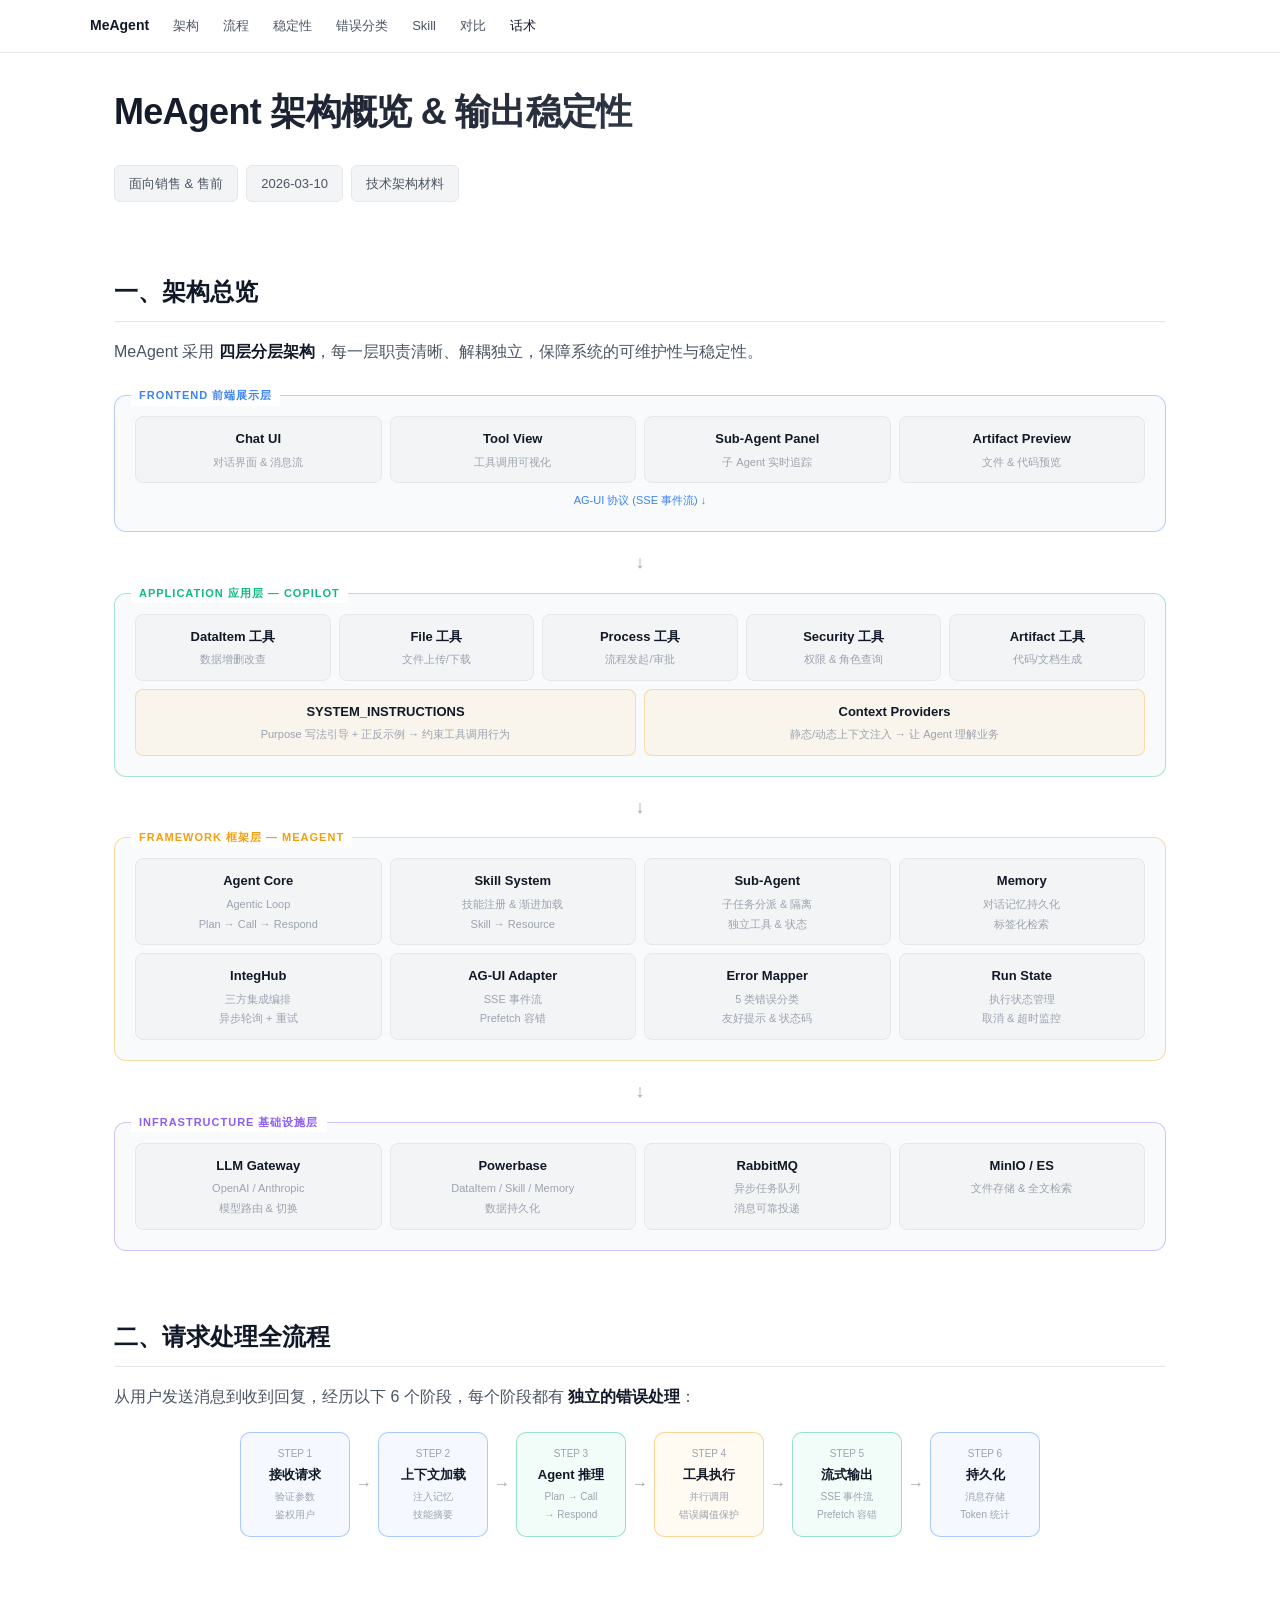
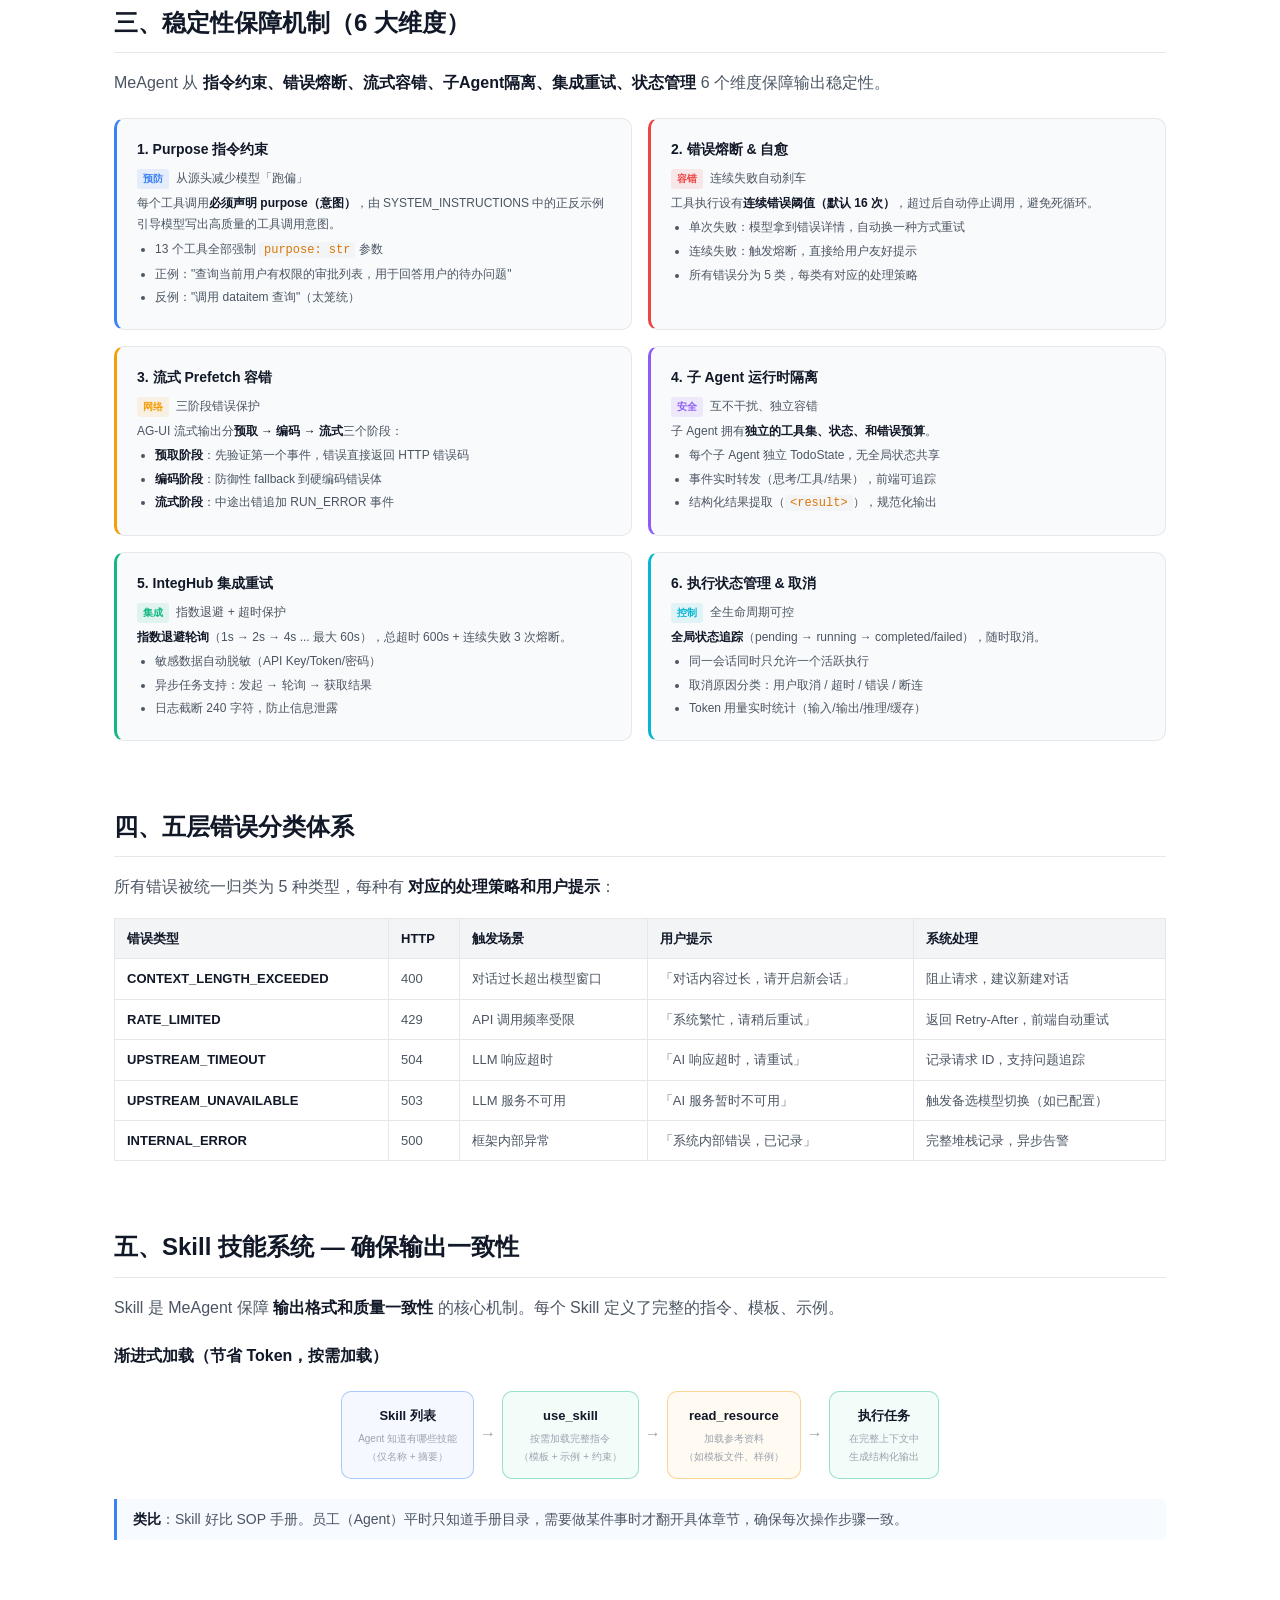
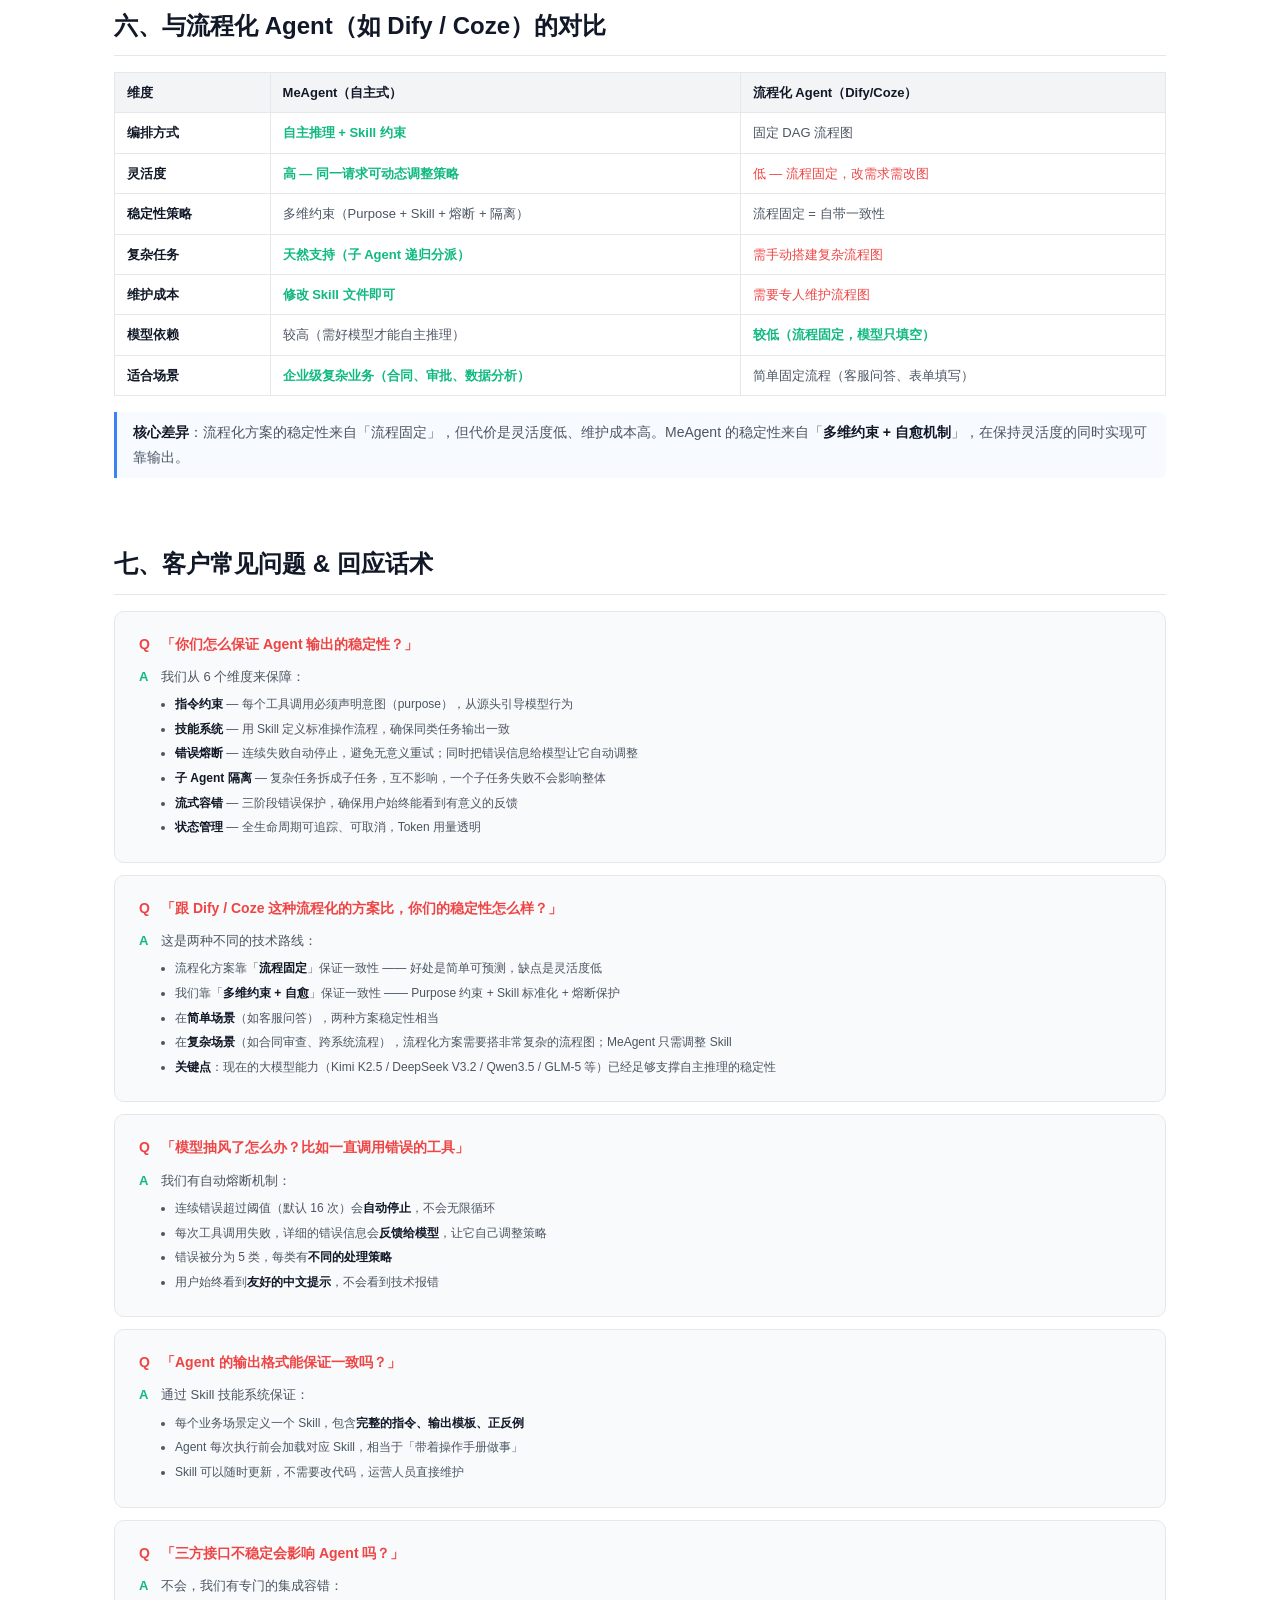
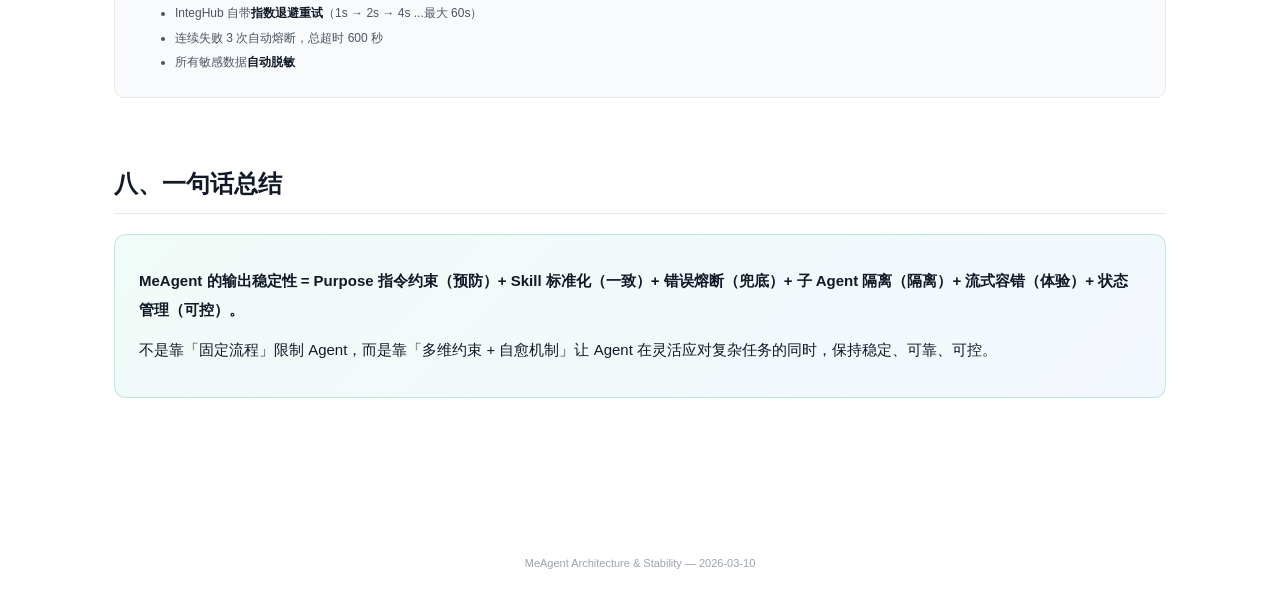
==== public/meagent-architecture.html @ 07fd6286 "chore: switch meagent architecture page to light theme Customer-facing material — switched from dark" ====
<!DOCTYPE html>
<html lang="zh-CN">
<head>
<meta charset="UTF-8">
<meta name="viewport" content="width=device-width, initial-scale=1.0">
<title>MeAgent 架构概览 & 输出稳定性</title>
<style>
  :root {
    --bg: #ffffff;
    --surface: #f9fafb;
    --surface-2: #f3f4f6;
    --border: #e5e7eb;
    --border-light: #d1d5db;
    --ink: #111827;
    --ink-light: #4b5563;
    --ink-muted: #9ca3af;
    --accent-blue: #3b82f6;
    --accent-green: #10b981;
    --accent-amber: #f59e0b;
    --accent-red: #ef4444;
    --accent-purple: #8b5cf6;
    --accent-cyan: #06b6d4;
  }
  * { margin: 0; padding: 0; box-sizing: border-box; }
  html { scroll-behavior: smooth; }
  body {
    font-family: -apple-system, BlinkMacSystemFont, "Segoe UI", "PingFang SC", "Hiragino Sans GB", "Microsoft YaHei", sans-serif;
    line-height: 1.8; color: var(--ink); background: var(--bg);
  }

  /* Navigation */
  nav {
    position: fixed; top: 0; left: 0; right: 0; z-index: 100;
    background: rgba(255,255,255,0.88); backdrop-filter: blur(16px); -webkit-backdrop-filter: blur(16px);
    border-bottom: 1px solid var(--border); padding: 0 24px;
  }
  nav .nav-inner {
    max-width: 1100px; margin: 0 auto; display: flex; align-items: center;
    gap: 24px; height: 52px; overflow-x: auto;
  }
  nav .nav-brand { font-weight: 700; font-size: 14px; color: var(--ink); white-space: nowrap; }
  nav a {
    color: var(--ink-light); text-decoration: none; font-size: 13px; white-space: nowrap;
    transition: color 0.2s;
  }
  nav a:hover { color: var(--ink); }
  nav a.active { color: var(--ink); }

  /* Main Content */
  main { max-width: 1100px; margin: 0 auto; padding: 80px 24px 60px; }
  section { margin-bottom: 64px; scroll-margin-top: 68px; }

  h1 {
    font-size: 36px; font-weight: 800; letter-spacing: -0.02em; margin-bottom: 16px;
    background: linear-gradient(135deg, #111827 0%, #4b5563 100%);
    -webkit-background-clip: text; -webkit-text-fill-color: transparent;
    background-clip: text;
  }
  h2 {
    font-size: 24px; font-weight: 700; margin-bottom: 16px; color: var(--ink);
    padding-bottom: 8px; border-bottom: 1px solid var(--border);
  }
  h3 { font-size: 16px; font-weight: 600; margin: 20px 0 8px; color: var(--ink); }
  p { margin: 8px 0; color: var(--ink-light); }
  strong { color: var(--ink); }
  hr { border: none; border-top: 1px solid var(--border); margin: 32px 0; }

  .subtitle {
    display: inline-block; background: var(--surface-2); border: 1px solid var(--border);
    border-radius: 6px; padding: 6px 14px; font-size: 13px; color: var(--ink-light); margin: 4px 4px 4px 0;
  }

  /* Architecture Layers */
  .arch { margin: 28px 0; }
  .layer {
    border: 1px solid var(--border); border-radius: 12px; padding: 20px; margin: 10px 0;
    background: var(--surface); position: relative;
  }
  .layer-label {
    position: absolute; top: -10px; left: 16px; padding: 0 8px;
    font-size: 11px; font-weight: 700; letter-spacing: 1px; text-transform: uppercase;
    background: var(--bg);
  }
  .layer-frontend { border-color: rgba(59,130,246,0.35); }
  .layer-frontend .layer-label { color: var(--accent-blue); }
  .layer-app { border-color: rgba(16,185,129,0.35); }
  .layer-app .layer-label { color: var(--accent-green); }
  .layer-framework { border-color: rgba(245,158,11,0.35); }
  .layer-framework .layer-label { color: var(--accent-amber); }
  .layer-infra { border-color: rgba(139,92,246,0.35); }
  .layer-infra .layer-label { color: var(--accent-purple); }

  .mod-grid { display: grid; gap: 8px; }
  .mod-grid.c4 { grid-template-columns: repeat(4, 1fr); }
  .mod-grid.c5 { grid-template-columns: repeat(5, 1fr); }
  .mod-grid.c2 { grid-template-columns: repeat(2, 1fr); }
  .mod {
    background: var(--surface-2); border: 1px solid var(--border); border-radius: 8px;
    padding: 10px 12px; text-align: center;
  }
  .mod-name { font-weight: 600; font-size: 13px; color: var(--ink); }
  .mod-desc { font-size: 11px; color: var(--ink-muted); margin-top: 2px; }
  .mod-highlight { background: rgba(245,158,11,0.06); border-color: rgba(245,158,11,0.3); }
  .arrow-d { text-align: center; color: var(--ink-muted); font-size: 18px; padding: 4px 0; }
  .layer-note { text-align: center; font-size: 11px; color: var(--accent-blue); margin-top: 8px; }

  /* Flow Steps */
  .flow {
    display: flex; align-items: center; justify-content: center; gap: 0;
    margin: 20px 0; flex-wrap: wrap;
  }
  .step {
    background: var(--surface); border: 1.5px solid var(--border); border-radius: 10px;
    padding: 12px 16px; text-align: center; min-width: 110px;
  }
  .step-num { font-size: 10px; color: var(--ink-muted); text-transform: uppercase; }
  .step-name { font-weight: 600; font-size: 13px; color: var(--ink); }
  .step-detail { font-size: 10px; color: var(--ink-muted); margin-top: 2px; }
  .step-blue { border-color: rgba(59,130,246,0.4); background: rgba(59,130,246,0.05); }
  .step-green { border-color: rgba(16,185,129,0.4); background: rgba(16,185,129,0.05); }
  .step-amber { border-color: rgba(245,158,11,0.4); background: rgba(245,158,11,0.05); }
  .flow-arr { color: var(--ink-muted); padding: 0 6px; font-size: 16px; }

  /* Mechanism Cards */
  .mech-grid { display: grid; grid-template-columns: repeat(2, 1fr); gap: 16px; margin: 20px 0; }
  .mech {
    background: var(--surface); border: 1px solid var(--border); border-radius: 10px;
    padding: 18px 20px; border-left: 3px solid var(--accent-blue);
    transition: border-color 0.2s, background 0.2s;
  }
  .mech:hover { background: var(--surface-2); }
  .mech h4 { font-size: 14px; color: var(--ink); margin-bottom: 6px; }
  .mech p { font-size: 12px; color: var(--ink-light); margin: 3px 0; }
  .mech ul { padding-left: 18px; }
  .mech li { font-size: 12px; color: var(--ink-light); margin: 2px 0; }
  .mech-tag {
    display: inline-block; padding: 1px 6px; border-radius: 3px;
    font-size: 10px; font-weight: 600; margin-right: 4px;
    background: rgba(59,130,246,0.1); color: var(--accent-blue);
  }

  /* Table */
  table { width: 100%; border-collapse: collapse; margin: 16px 0; font-size: 13px; }
  th, td { border: 1px solid var(--border); padding: 8px 12px; text-align: left; }
  th { background: var(--surface-2); font-weight: 600; color: var(--ink); }
  td { color: var(--ink-light); }
  code {
    background: var(--surface-2); color: #d97706; padding: 1px 5px;
    border-radius: 3px; font-size: 12px; font-family: "SF Mono", Consolas, monospace;
  }
  .good { color: var(--accent-green); font-weight: 600; }
  .bad { color: var(--accent-red); }

  /* Q&A Cards */
  .qa {
    background: var(--surface); border: 1px solid var(--border); border-radius: 10px;
    padding: 20px 24px; margin: 12px 0;
  }
  .qa-q {
    font-size: 14px; font-weight: 600; color: var(--accent-red); margin-bottom: 8px;
    padding-left: 22px; position: relative;
  }
  .qa-q::before { content: "Q"; position: absolute; left: 0; font-weight: 700; }
  .qa-a {
    font-size: 13px; color: var(--ink-light); padding-left: 22px; position: relative;
  }
  .qa-a::before { content: "A"; position: absolute; left: 0; color: var(--accent-green); font-weight: 700; }
  .qa-pts { padding-left: 36px; margin-top: 6px; }
  .qa-pts li { font-size: 12px; color: var(--ink-light); margin: 3px 0; }

  /* Blockquote */
  blockquote {
    border-left: 3px solid var(--accent-blue); padding: 8px 16px; margin: 12px 0;
    background: rgba(59,130,246,0.04); border-radius: 0 6px 6px 0; color: var(--ink-light);
    font-size: 14px;
  }
  blockquote.green { border-left-color: var(--accent-green); background: rgba(16,185,129,0.04); }

  /* Summary Box */
  .summary-box {
    background: linear-gradient(135deg, rgba(16,185,129,0.06) 0%, rgba(59,130,246,0.06) 100%);
    border: 1px solid rgba(16,185,129,0.25); border-radius: 12px; padding: 24px; margin: 20px 0;
  }
  .summary-box p { font-size: 15px; color: var(--ink); line-height: 1.9; }

  /* Footer */
  footer { text-align: center; color: var(--ink-muted); font-size: 11px; padding: 32px 0; }

  @media (max-width: 768px) {
    .mod-grid.c4, .mod-grid.c5 { grid-template-columns: repeat(2, 1fr); }
    .mech-grid { grid-template-columns: 1fr; }
    .flow { gap: 4px; }
    h1 { font-size: 28px; }
    nav .nav-inner { gap: 16px; }
  }
</style>
</head>
<body>

<nav>
  <div class="nav-inner">
    <span class="nav-brand">MeAgent</span>
    <a href="#arch">架构</a>
    <a href="#flow">流程</a>
    <a href="#stability">稳定性</a>
    <a href="#errors">错误分类</a>
    <a href="#skill">Skill</a>
    <a href="#compare">对比</a>
    <a href="#qa">话术</a>
  </div>
</nav>

<main>

<!-- Header -->
<section>
  <h1>MeAgent 架构概览 & 输出稳定性</h1>
  <div>
    <span class="subtitle">面向销售 & 售前</span>
    <span class="subtitle">2026-03-10</span>
    <span class="subtitle">技术架构材料</span>
  </div>
</section>

<!-- 1. Architecture -->
<section id="arch">
  <h2>一、架构总览</h2>
  <p>MeAgent 采用 <strong>四层分层架构</strong>，每一层职责清晰、解耦独立，保障系统的可维护性与稳定性。</p>

  <div class="arch">
    <div class="layer layer-frontend">
      <span class="layer-label">Frontend 前端展示层</span>
      <div class="mod-grid c4">
        <div class="mod"><div class="mod-name">Chat UI</div><div class="mod-desc">对话界面 & 消息流</div></div>
        <div class="mod"><div class="mod-name">Tool View</div><div class="mod-desc">工具调用可视化</div></div>
        <div class="mod"><div class="mod-name">Sub-Agent Panel</div><div class="mod-desc">子 Agent 实时追踪</div></div>
        <div class="mod"><div class="mod-name">Artifact Preview</div><div class="mod-desc">文件 & 代码预览</div></div>
      </div>
      <div class="layer-note">AG-UI 协议 (SSE 事件流) ↓</div>
    </div>

    <div class="arrow-d">↓</div>

    <div class="layer layer-app">
      <span class="layer-label">Application 应用层 — Copilot</span>
      <div class="mod-grid c5">
        <div class="mod"><div class="mod-name">DataItem 工具</div><div class="mod-desc">数据增删改查</div></div>
        <div class="mod"><div class="mod-name">File 工具</div><div class="mod-desc">文件上传/下载</div></div>
        <div class="mod"><div class="mod-name">Process 工具</div><div class="mod-desc">流程发起/审批</div></div>
        <div class="mod"><div class="mod-name">Security 工具</div><div class="mod-desc">权限 & 角色查询</div></div>
        <div class="mod"><div class="mod-name">Artifact 工具</div><div class="mod-desc">代码/文档生成</div></div>
      </div>
      <div class="mod-grid c2" style="margin-top:8px;">
        <div class="mod mod-highlight"><div class="mod-name">SYSTEM_INSTRUCTIONS</div><div class="mod-desc">Purpose 写法引导 + 正反示例 → 约束工具调用行为</div></div>
        <div class="mod mod-highlight"><div class="mod-name">Context Providers</div><div class="mod-desc">静态/动态上下文注入 → 让 Agent 理解业务</div></div>
      </div>
    </div>

    <div class="arrow-d">↓</div>

    <div class="layer layer-framework">
      <span class="layer-label">Framework 框架层 — MeAgent</span>
      <div class="mod-grid c4">
        <div class="mod"><div class="mod-name">Agent Core</div><div class="mod-desc">Agentic Loop<br>Plan → Call → Respond</div></div>
        <div class="mod"><div class="mod-name">Skill System</div><div class="mod-desc">技能注册 & 渐进加载<br>Skill → Resource</div></div>
        <div class="mod"><div class="mod-name">Sub-Agent</div><div class="mod-desc">子任务分派 & 隔离<br>独立工具 & 状态</div></div>
        <div class="mod"><div class="mod-name">Memory</div><div class="mod-desc">对话记忆持久化<br>标签化检索</div></div>
      </div>
      <div class="mod-grid c4" style="margin-top:8px;">
        <div class="mod"><div class="mod-name">IntegHub</div><div class="mod-desc">三方集成编排<br>异步轮询 + 重试</div></div>
        <div class="mod"><div class="mod-name">AG-UI Adapter</div><div class="mod-desc">SSE 事件流<br>Prefetch 容错</div></div>
        <div class="mod"><div class="mod-name">Error Mapper</div><div class="mod-desc">5 类错误分类<br>友好提示 & 状态码</div></div>
        <div class="mod"><div class="mod-name">Run State</div><div class="mod-desc">执行状态管理<br>取消 & 超时监控</div></div>
      </div>
    </div>

    <div class="arrow-d">↓</div>

    <div class="layer layer-infra">
      <span class="layer-label">Infrastructure 基础设施层</span>
      <div class="mod-grid c4">
        <div class="mod"><div class="mod-name">LLM Gateway</div><div class="mod-desc">OpenAI / Anthropic<br>模型路由 & 切换</div></div>
        <div class="mod"><div class="mod-name">Powerbase</div><div class="mod-desc">DataItem / Skill / Memory<br>数据持久化</div></div>
        <div class="mod"><div class="mod-name">RabbitMQ</div><div class="mod-desc">异步任务队列<br>消息可靠投递</div></div>
        <div class="mod"><div class="mod-name">MinIO / ES</div><div class="mod-desc">文件存储 & 全文检索</div></div>
      </div>
    </div>
  </div>
</section>

<!-- 2. Flow -->
<section id="flow">
  <h2>二、请求处理全流程</h2>
  <p>从用户发送消息到收到回复，经历以下 6 个阶段，每个阶段都有 <strong>独立的错误处理</strong>：</p>
  <div class="flow">
    <div class="step step-blue"><div class="step-num">Step 1</div><div class="step-name">接收请求</div><div class="step-detail">验证参数<br>鉴权用户</div></div>
    <span class="flow-arr">→</span>
    <div class="step step-blue"><div class="step-num">Step 2</div><div class="step-name">上下文加载</div><div class="step-detail">注入记忆<br>技能摘要</div></div>
    <span class="flow-arr">→</span>
    <div class="step step-green"><div class="step-num">Step 3</div><div class="step-name">Agent 推理</div><div class="step-detail">Plan → Call<br>→ Respond</div></div>
    <span class="flow-arr">→</span>
    <div class="step step-amber"><div class="step-num">Step 4</div><div class="step-name">工具执行</div><div class="step-detail">并行调用<br>错误阈值保护</div></div>
    <span class="flow-arr">→</span>
    <div class="step step-green"><div class="step-num">Step 5</div><div class="step-name">流式输出</div><div class="step-detail">SSE 事件流<br>Prefetch 容错</div></div>
    <span class="flow-arr">→</span>
    <div class="step step-blue"><div class="step-num">Step 6</div><div class="step-name">持久化</div><div class="step-detail">消息存储<br>Token 统计</div></div>
  </div>
</section>

<!-- 3. Stability -->
<section id="stability">
  <h2>三、稳定性保障机制（6 大维度）</h2>
  <p>MeAgent 从 <strong>指令约束、错误熔断、流式容错、子Agent隔离、集成重试、状态管理</strong> 6 个维度保障输出稳定性。</p>

  <div class="mech-grid">
    <div class="mech" style="border-left-color: var(--accent-blue);">
      <h4>1. Purpose 指令约束</h4>
      <p><span class="mech-tag">预防</span> 从源头减少模型「跑偏」</p>
      <p>每个工具调用<strong>必须声明 purpose（意图）</strong>，由 SYSTEM_INSTRUCTIONS 中的正反示例引导模型写出高质量的工具调用意图。</p>
      <ul>
        <li>13 个工具全部强制 <code>purpose: str</code> 参数</li>
        <li>正例："查询当前用户有权限的审批列表，用于回答用户的待办问题"</li>
        <li>反例："调用 dataitem 查询"（太笼统）</li>
      </ul>
    </div>
    <div class="mech" style="border-left-color: var(--accent-red);">
      <h4>2. 错误熔断 & 自愈</h4>
      <p><span class="mech-tag" style="background:rgba(239,68,68,0.1);color:var(--accent-red);">容错</span> 连续失败自动刹车</p>
      <p>工具执行设有<strong>连续错误阈值（默认 16 次）</strong>，超过后自动停止调用，避免死循环。</p>
      <ul>
        <li>单次失败：模型拿到错误详情，自动换一种方式重试</li>
        <li>连续失败：触发熔断，直接给用户友好提示</li>
        <li>所有错误分为 5 类，每类有对应的处理策略</li>
      </ul>
    </div>
    <div class="mech" style="border-left-color: var(--accent-amber);">
      <h4>3. 流式 Prefetch 容错</h4>
      <p><span class="mech-tag" style="background:rgba(245,158,11,0.1);color:var(--accent-amber);">网络</span> 三阶段错误保护</p>
      <p>AG-UI 流式输出分<strong>预取 → 编码 → 流式</strong>三个阶段：</p>
      <ul>
        <li><strong>预取阶段</strong>：先验证第一个事件，错误直接返回 HTTP 错误码</li>
        <li><strong>编码阶段</strong>：防御性 fallback 到硬编码错误体</li>
        <li><strong>流式阶段</strong>：中途出错追加 RUN_ERROR 事件</li>
      </ul>
    </div>
    <div class="mech" style="border-left-color: var(--accent-purple);">
      <h4>4. 子 Agent 运行时隔离</h4>
      <p><span class="mech-tag" style="background:rgba(139,92,246,0.1);color:var(--accent-purple);">安全</span> 互不干扰、独立容错</p>
      <p>子 Agent 拥有<strong>独立的工具集、状态、和错误预算</strong>。</p>
      <ul>
        <li>每个子 Agent 独立 TodoState，无全局状态共享</li>
        <li>事件实时转发（思考/工具/结果），前端可追踪</li>
        <li>结构化结果提取（<code>&lt;result&gt;</code>），规范化输出</li>
      </ul>
    </div>
    <div class="mech" style="border-left-color: var(--accent-green);">
      <h4>5. IntegHub 集成重试</h4>
      <p><span class="mech-tag" style="background:rgba(16,185,129,0.1);color:var(--accent-green);">集成</span> 指数退避 + 超时保护</p>
      <p><strong>指数退避轮询</strong>（1s → 2s → 4s ... 最大 60s），总超时 600s + 连续失败 3 次熔断。</p>
      <ul>
        <li>敏感数据自动脱敏（API Key/Token/密码）</li>
        <li>异步任务支持：发起 → 轮询 → 获取结果</li>
        <li>日志截断 240 字符，防止信息泄露</li>
      </ul>
    </div>
    <div class="mech" style="border-left-color: var(--accent-cyan);">
      <h4>6. 执行状态管理 & 取消</h4>
      <p><span class="mech-tag" style="background:rgba(6,182,212,0.1);color:var(--accent-cyan);">控制</span> 全生命周期可控</p>
      <p><strong>全局状态追踪</strong>（pending → running → completed/failed），随时取消。</p>
      <ul>
        <li>同一会话同时只允许一个活跃执行</li>
        <li>取消原因分类：用户取消 / 超时 / 错误 / 断连</li>
        <li>Token 用量实时统计（输入/输出/推理/缓存）</li>
      </ul>
    </div>
  </div>
</section>

<!-- 4. Error Classification -->
<section id="errors">
  <h2>四、五层错误分类体系</h2>
  <p>所有错误被统一归类为 5 种类型，每种有 <strong>对应的处理策略和用户提示</strong>：</p>
  <table>
    <thead><tr><th>错误类型</th><th>HTTP</th><th>触发场景</th><th>用户提示</th><th>系统处理</th></tr></thead>
    <tbody>
      <tr><td><strong>CONTEXT_LENGTH_EXCEEDED</strong></td><td>400</td><td>对话过长超出模型窗口</td><td>「对话内容过长，请开启新会话」</td><td>阻止请求，建议新建对话</td></tr>
      <tr><td><strong>RATE_LIMITED</strong></td><td>429</td><td>API 调用频率受限</td><td>「系统繁忙，请稍后重试」</td><td>返回 Retry-After，前端自动重试</td></tr>
      <tr><td><strong>UPSTREAM_TIMEOUT</strong></td><td>504</td><td>LLM 响应超时</td><td>「AI 响应超时，请重试」</td><td>记录请求 ID，支持问题追踪</td></tr>
      <tr><td><strong>UPSTREAM_UNAVAILABLE</strong></td><td>503</td><td>LLM 服务不可用</td><td>「AI 服务暂时不可用」</td><td>触发备选模型切换（如已配置）</td></tr>
      <tr><td><strong>INTERNAL_ERROR</strong></td><td>500</td><td>框架内部异常</td><td>「系统内部错误，已记录」</td><td>完整堆栈记录，异步告警</td></tr>
    </tbody>
  </table>
</section>

<!-- 5. Skill -->
<section id="skill">
  <h2>五、Skill 技能系统 — 确保输出一致性</h2>
  <p>Skill 是 MeAgent 保障 <strong>输出格式和质量一致性</strong> 的核心机制。每个 Skill 定义了完整的指令、模板、示例。</p>
  <h3>渐进式加载（节省 Token，按需加载）</h3>
  <div class="flow">
    <div class="step step-blue"><div class="step-name">Skill 列表</div><div class="step-detail">Agent 知道有哪些技能<br>（仅名称 + 摘要）</div></div>
    <span class="flow-arr">→</span>
    <div class="step step-green"><div class="step-name">use_skill</div><div class="step-detail">按需加载完整指令<br>（模板 + 示例 + 约束）</div></div>
    <span class="flow-arr">→</span>
    <div class="step step-amber"><div class="step-name">read_resource</div><div class="step-detail">加载参考资料<br>（如模板文件、样例）</div></div>
    <span class="flow-arr">→</span>
    <div class="step step-green"><div class="step-name">执行任务</div><div class="step-detail">在完整上下文中<br>生成结构化输出</div></div>
  </div>
  <blockquote><strong>类比</strong>：Skill 好比 SOP 手册。员工（Agent）平时只知道手册目录，需要做某件事时才翻开具体章节，确保每次操作步骤一致。</blockquote>
</section>

<!-- 6. Compare -->
<section id="compare">
  <h2>六、与流程化 Agent（如 Dify / Coze）的对比</h2>
  <table>
    <thead><tr><th>维度</th><th>MeAgent（自主式）</th><th>流程化 Agent（Dify/Coze）</th></tr></thead>
    <tbody>
      <tr><td><strong>编排方式</strong></td><td class="good">自主推理 + Skill 约束</td><td>固定 DAG 流程图</td></tr>
      <tr><td><strong>灵活度</strong></td><td class="good">高 — 同一请求可动态调整策略</td><td class="bad">低 — 流程固定，改需求需改图</td></tr>
      <tr><td><strong>稳定性策略</strong></td><td>多维约束（Purpose + Skill + 熔断 + 隔离）</td><td>流程固定 = 自带一致性</td></tr>
      <tr><td><strong>复杂任务</strong></td><td class="good">天然支持（子 Agent 递归分派）</td><td class="bad">需手动搭建复杂流程图</td></tr>
      <tr><td><strong>维护成本</strong></td><td class="good">修改 Skill 文件即可</td><td class="bad">需要专人维护流程图</td></tr>
      <tr><td><strong>模型依赖</strong></td><td>较高（需好模型才能自主推理）</td><td class="good">较低（流程固定，模型只填空）</td></tr>
      <tr><td><strong>适合场景</strong></td><td class="good">企业级复杂业务（合同、审批、数据分析）</td><td>简单固定流程（客服问答、表单填写）</td></tr>
    </tbody>
  </table>
  <blockquote><strong>核心差异</strong>：流程化方案的稳定性来自「流程固定」，但代价是灵活度低、维护成本高。MeAgent 的稳定性来自「<strong>多维约束 + 自愈机制</strong>」，在保持灵活度的同时实现可靠输出。</blockquote>
</section>

<!-- 7. Q&A -->
<section id="qa">
  <h2>七、客户常见问题 & 回应话术</h2>

  <div class="qa">
    <div class="qa-q">「你们怎么保证 Agent 输出的稳定性？」</div>
    <div class="qa-a">我们从 6 个维度来保障：</div>
    <ul class="qa-pts">
      <li><strong>指令约束</strong> — 每个工具调用必须声明意图（purpose），从源头引导模型行为</li>
      <li><strong>技能系统</strong> — 用 Skill 定义标准操作流程，确保同类任务输出一致</li>
      <li><strong>错误熔断</strong> — 连续失败自动停止，避免无意义重试；同时把错误信息给模型让它自动调整</li>
      <li><strong>子 Agent 隔离</strong> — 复杂任务拆成子任务，互不影响，一个子任务失败不会影响整体</li>
      <li><strong>流式容错</strong> — 三阶段错误保护，确保用户始终能看到有意义的反馈</li>
      <li><strong>状态管理</strong> — 全生命周期可追踪、可取消，Token 用量透明</li>
    </ul>
  </div>

  <div class="qa">
    <div class="qa-q">「跟 Dify / Coze 这种流程化的方案比，你们的稳定性怎么样？」</div>
    <div class="qa-a">这是两种不同的技术路线：</div>
    <ul class="qa-pts">
      <li>流程化方案靠「<strong>流程固定</strong>」保证一致性 —— 好处是简单可预测，缺点是灵活度低</li>
      <li>我们靠「<strong>多维约束 + 自愈</strong>」保证一致性 —— Purpose 约束 + Skill 标准化 + 熔断保护</li>
      <li>在<strong>简单场景</strong>（如客服问答），两种方案稳定性相当</li>
      <li>在<strong>复杂场景</strong>（如合同审查、跨系统流程），流程化方案需要搭非常复杂的流程图；MeAgent 只需调整 Skill</li>
      <li><strong>关键点</strong>：现在的大模型能力（Kimi K2.5 / DeepSeek V3.2 / Qwen3.5 / GLM-5 等）已经足够支撑自主推理的稳定性</li>
    </ul>
  </div>

  <div class="qa">
    <div class="qa-q">「模型抽风了怎么办？比如一直调用错误的工具」</div>
    <div class="qa-a">我们有自动熔断机制：</div>
    <ul class="qa-pts">
      <li>连续错误超过阈值（默认 16 次）会<strong>自动停止</strong>，不会无限循环</li>
      <li>每次工具调用失败，详细的错误信息会<strong>反馈给模型</strong>，让它自己调整策略</li>
      <li>错误被分为 5 类，每类有<strong>不同的处理策略</strong></li>
      <li>用户始终看到<strong>友好的中文提示</strong>，不会看到技术报错</li>
    </ul>
  </div>

  <div class="qa">
    <div class="qa-q">「Agent 的输出格式能保证一致吗？」</div>
    <div class="qa-a">通过 Skill 技能系统保证：</div>
    <ul class="qa-pts">
      <li>每个业务场景定义一个 Skill，包含<strong>完整的指令、输出模板、正反例</strong></li>
      <li>Agent 每次执行前会加载对应 Skill，相当于「带着操作手册做事」</li>
      <li>Skill 可以随时更新，不需要改代码，运营人员直接维护</li>
    </ul>
  </div>

  <div class="qa">
    <div class="qa-q">「三方接口不稳定会影响 Agent 吗？」</div>
    <div class="qa-a">不会，我们有专门的集成容错：</div>
    <ul class="qa-pts">
      <li>IntegHub 自带<strong>指数退避重试</strong>（1s → 2s → 4s ...最大 60s）</li>
      <li>连续失败 3 次自动熔断，总超时 600 秒</li>
      <li>所有敏感数据<strong>自动脱敏</strong></li>
    </ul>
  </div>
</section>

<!-- 8. Summary -->
<section>
  <h2>八、一句话总结</h2>
  <div class="summary-box">
    <p><strong>MeAgent 的输出稳定性 = Purpose 指令约束（预防）+ Skill 标准化（一致）+ 错误熔断（兜底）+ 子 Agent 隔离（隔离）+ 流式容错（体验）+ 状态管理（可控）。</strong></p>
    <p style="margin-top:12px;">不是靠「固定流程」限制 Agent，而是靠「多维约束 + 自愈机制」让 Agent 在灵活应对复杂任务的同时，保持稳定、可靠、可控。</p>
  </div>
</section>

</main>

<footer>MeAgent Architecture & Stability — 2026-03-10</footer>

<script>
// Highlight active nav link on scroll
const sections = document.querySelectorAll('section[id]');
const navLinks = document.querySelectorAll('nav a');
const observer = new IntersectionObserver(entries => {
  entries.forEach(entry => {
    if (entry.isIntersecting) {
      navLinks.forEach(l => l.classList.remove('active'));
      const link = document.querySelector(`nav a[href="#${entry.target.id}"]`);
      if (link) link.classList.add('active');
    }
  });
}, { rootMargin: '-20% 0px -70% 0px' });
sections.forEach(s => observer.observe(s));
</script>

</body>
</html>
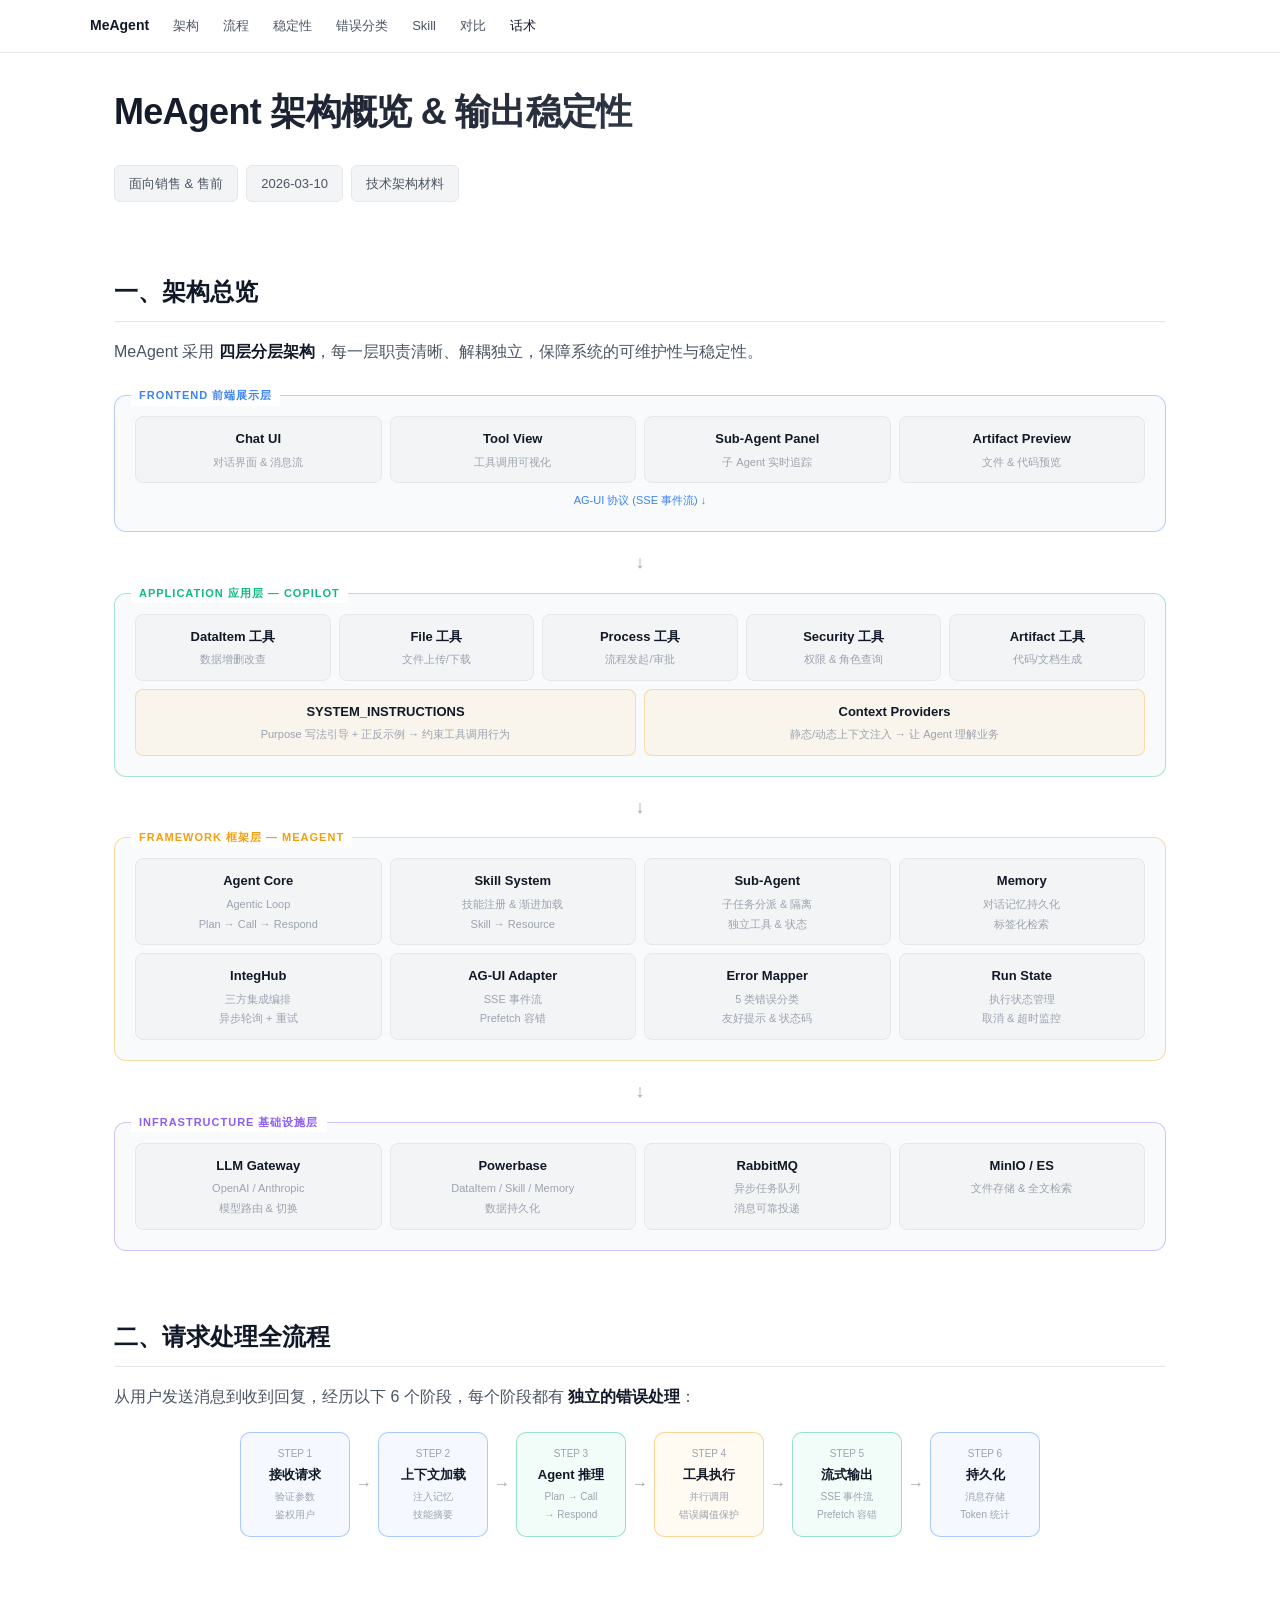
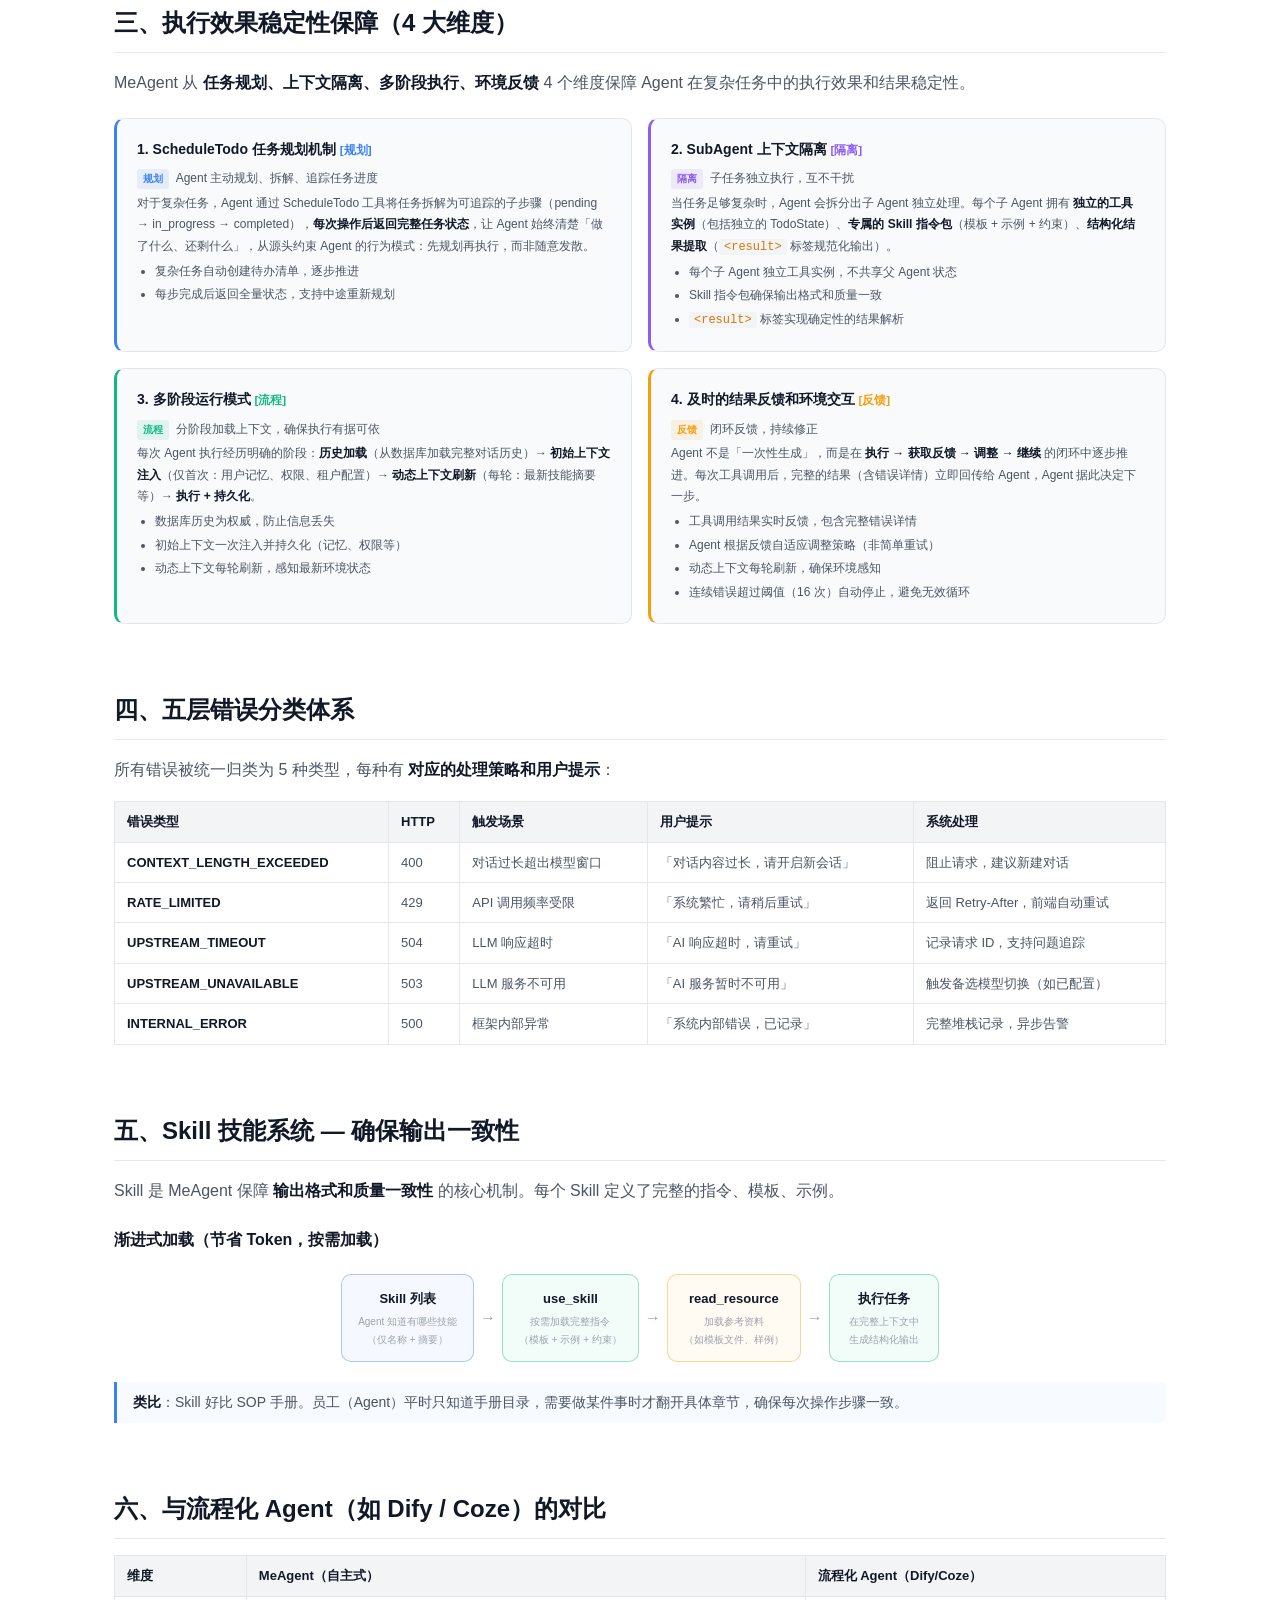
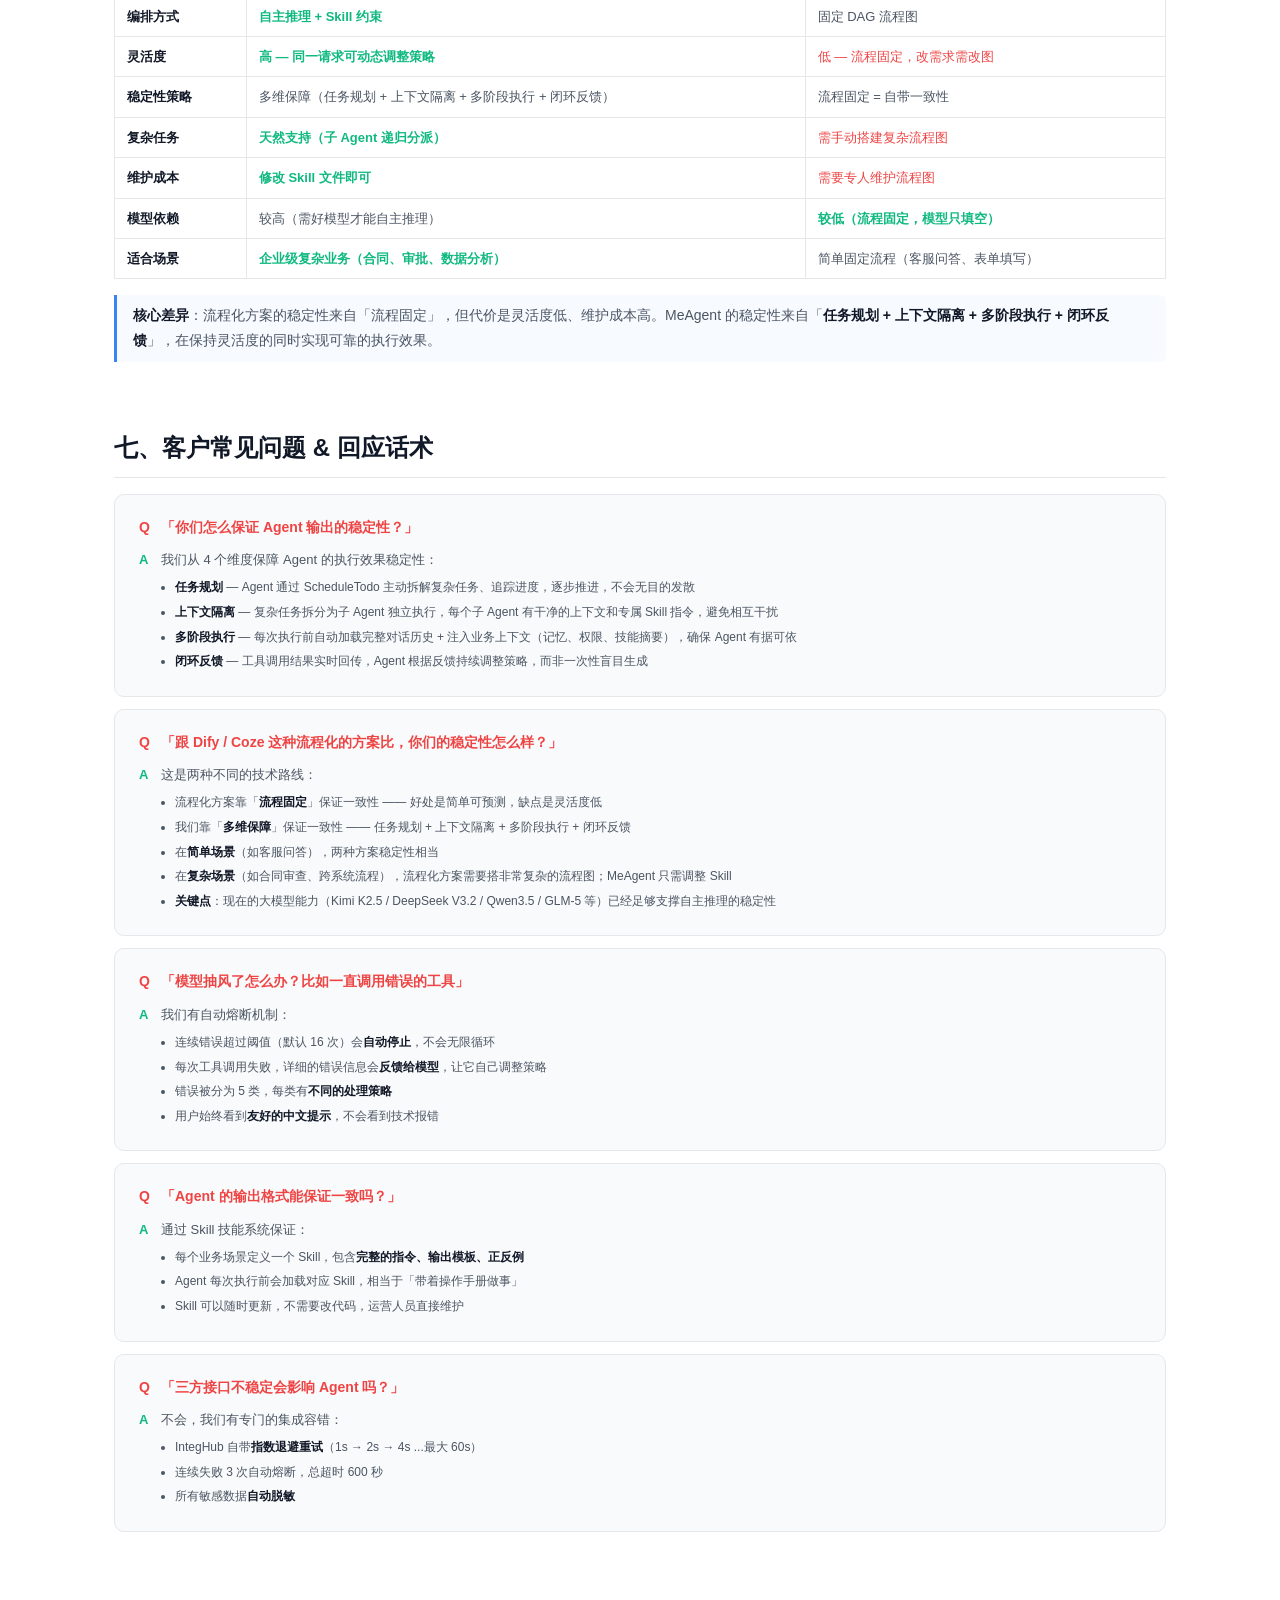
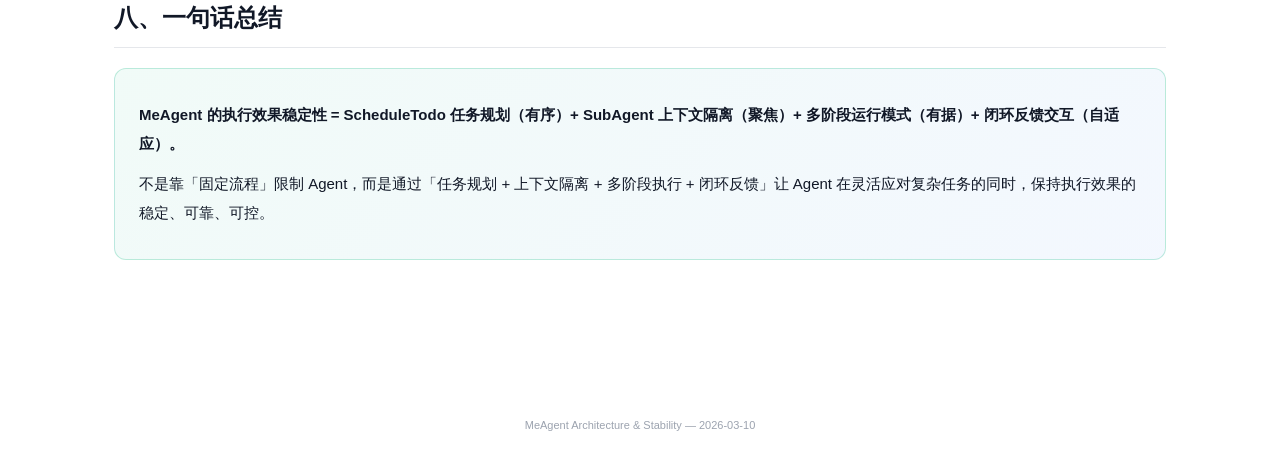
==== commit a4531129: "chore: 移除稳定性章节中的 purpose 机制相关内容 Co-Authored-By: Craft Agent <agents-noreply@craft.do>" ====
--- a/public/meagent-architecture.html
+++ b/public/meagent-architecture.html
@@ -309,68 +309,48 @@
 
 <!-- 3. Stability -->
 <section id="stability">
-  <h2>三、稳定性保障机制（6 大维度）</h2>
-  <p>MeAgent 从 <strong>指令约束、错误熔断、流式容错、子Agent隔离、集成重试、状态管理</strong> 6 个维度保障输出稳定性。</p>
+  <h2>三、执行效果稳定性保障（4 大维度）</h2>
+  <p>MeAgent 从 <strong>任务规划、上下文隔离、多阶段执行、环境反馈</strong> 4 个维度保障 Agent 在复杂任务中的执行效果和结果稳定性。</p>
 
   <div class="mech-grid">
     <div class="mech" style="border-left-color: var(--accent-blue);">
-      <h4>1. Purpose 指令约束</h4>
-      <p><span class="mech-tag">预防</span> 从源头减少模型「跑偏」</p>
-      <p>每个工具调用<strong>必须声明 purpose（意图）</strong>，由 SYSTEM_INSTRUCTIONS 中的正反示例引导模型写出高质量的工具调用意图。</p>
+      <h4>1. ScheduleTodo 任务规划机制 <small style="color:var(--accent-blue)">[规划]</small></h4>
+      <p><span class="mech-tag">规划</span> Agent 主动规划、拆解、追踪任务进度</p>
+      <p>对于复杂任务，Agent 通过 ScheduleTodo 工具将任务拆解为可追踪的子步骤（pending → in_progress → completed），<strong>每次操作后返回完整任务状态</strong>，让 Agent 始终清楚「做了什么、还剩什么」，从源头约束 Agent 的行为模式：先规划再执行，而非随意发散。</p>
       <ul>
-        <li>13 个工具全部强制 <code>purpose: str</code> 参数</li>
-        <li>正例："查询当前用户有权限的审批列表，用于回答用户的待办问题"</li>
-        <li>反例："调用 dataitem 查询"（太笼统）</li>
+        <li>复杂任务自动创建待办清单，逐步推进</li>
+        <li>每步完成后返回全量状态，支持中途重新规划</li>
       </ul>
     </div>
-    <div class="mech" style="border-left-color: var(--accent-red);">
-      <h4>2. 错误熔断 & 自愈</h4>
-      <p><span class="mech-tag" style="background:rgba(239,68,68,0.1);color:var(--accent-red);">容错</span> 连续失败自动刹车</p>
-      <p>工具执行设有<strong>连续错误阈值（默认 16 次）</strong>，超过后自动停止调用，避免死循环。</p>
+    <div class="mech" style="border-left-color: var(--accent-purple);">
+      <h4>2. SubAgent 上下文隔离 <small style="color:var(--accent-purple)">[隔离]</small></h4>
+      <p><span class="mech-tag" style="background:rgba(139,92,246,0.1);color:var(--accent-purple);">隔离</span> 子任务独立执行，互不干扰</p>
+      <p>当任务足够复杂时，Agent 会拆分出子 Agent 独立处理。每个子 Agent 拥有 <strong>独立的工具实例</strong>（包括独立的 TodoState）、<strong>专属的 Skill 指令包</strong>（模板 + 示例 + 约束）、<strong>结构化结果提取</strong>（<code>&lt;result&gt;</code> 标签规范化输出）。</p>
       <ul>
-        <li>单次失败：模型拿到错误详情，自动换一种方式重试</li>
-        <li>连续失败：触发熔断，直接给用户友好提示</li>
-        <li>所有错误分为 5 类，每类有对应的处理策略</li>
+        <li>每个子 Agent 独立工具实例，不共享父 Agent 状态</li>
+        <li>Skill 指令包确保输出格式和质量一致</li>
+        <li><code>&lt;result&gt;</code> 标签实现确定性的结果解析</li>
       </ul>
     </div>
+    <div class="mech" style="border-left-color: var(--accent-green);">
+      <h4>3. 多阶段运行模式 <small style="color:var(--accent-green)">[流程]</small></h4>
+      <p><span class="mech-tag" style="background:rgba(16,185,129,0.1);color:var(--accent-green);">流程</span> 分阶段加载上下文，确保执行有据可依</p>
+      <p>每次 Agent 执行经历明确的阶段：<strong>历史加载</strong>（从数据库加载完整对话历史）→ <strong>初始上下文注入</strong>（仅首次：用户记忆、权限、租户配置）→ <strong>动态上下文刷新</strong>（每轮：最新技能摘要等）→ <strong>执行 + 持久化</strong>。</p>
+      <ul>
+        <li>数据库历史为权威，防止信息丢失</li>
+        <li>初始上下文一次注入并持久化（记忆、权限等）</li>
+        <li>动态上下文每轮刷新，感知最新环境状态</li>
+      </ul>
+    </div>
     <div class="mech" style="border-left-color: var(--accent-amber);">
-      <h4>3. 流式 Prefetch 容错</h4>
-      <p><span class="mech-tag" style="background:rgba(245,158,11,0.1);color:var(--accent-amber);">网络</span> 三阶段错误保护</p>
-      <p>AG-UI 流式输出分<strong>预取 → 编码 → 流式</strong>三个阶段：</p>
+      <h4>4. 及时的结果反馈和环境交互 <small style="color:var(--accent-amber)">[反馈]</small></h4>
+      <p><span class="mech-tag" style="background:rgba(245,158,11,0.1);color:var(--accent-amber);">反馈</span> 闭环反馈，持续修正</p>
+      <p>Agent 不是「一次性生成」，而是在 <strong>执行 → 获取反馈 → 调整 → 继续</strong> 的闭环中逐步推进。每次工具调用后，完整的结果（含错误详情）立即回传给 Agent，Agent 据此决定下一步。</p>
       <ul>
-        <li><strong>预取阶段</strong>：先验证第一个事件，错误直接返回 HTTP 错误码</li>
-        <li><strong>编码阶段</strong>：防御性 fallback 到硬编码错误体</li>
-        <li><strong>流式阶段</strong>：中途出错追加 RUN_ERROR 事件</li>
-      </ul>
-    </div>
-    <div class="mech" style="border-left-color: var(--accent-purple);">
-      <h4>4. 子 Agent 运行时隔离</h4>
-      <p><span class="mech-tag" style="background:rgba(139,92,246,0.1);color:var(--accent-purple);">安全</span> 互不干扰、独立容错</p>
-      <p>子 Agent 拥有<strong>独立的工具集、状态、和错误预算</strong>。</p>
-      <ul>
-        <li>每个子 Agent 独立 TodoState，无全局状态共享</li>
-        <li>事件实时转发（思考/工具/结果），前端可追踪</li>
-        <li>结构化结果提取（<code>&lt;result&gt;</code>），规范化输出</li>
-      </ul>
-    </div>
-    <div class="mech" style="border-left-color: var(--accent-green);">
-      <h4>5. IntegHub 集成重试</h4>
-      <p><span class="mech-tag" style="background:rgba(16,185,129,0.1);color:var(--accent-green);">集成</span> 指数退避 + 超时保护</p>
-      <p><strong>指数退避轮询</strong>（1s → 2s → 4s ... 最大 60s），总超时 600s + 连续失败 3 次熔断。</p>
-      <ul>
-        <li>敏感数据自动脱敏（API Key/Token/密码）</li>
-        <li>异步任务支持：发起 → 轮询 → 获取结果</li>
-        <li>日志截断 240 字符，防止信息泄露</li>
-      </ul>
-    </div>
-    <div class="mech" style="border-left-color: var(--accent-cyan);">
-      <h4>6. 执行状态管理 & 取消</h4>
-      <p><span class="mech-tag" style="background:rgba(6,182,212,0.1);color:var(--accent-cyan);">控制</span> 全生命周期可控</p>
-      <p><strong>全局状态追踪</strong>（pending → running → completed/failed），随时取消。</p>
-      <ul>
-        <li>同一会话同时只允许一个活跃执行</li>
-        <li>取消原因分类：用户取消 / 超时 / 错误 / 断连</li>
-        <li>Token 用量实时统计（输入/输出/推理/缓存）</li>
+        <li>工具调用结果实时反馈，包含完整错误详情</li>
+        <li>Agent 根据反馈自适应调整策略（非简单重试）</li>
+        <li>动态上下文每轮刷新，确保环境感知</li>
+        <li>连续错误超过阈值（16 次）自动停止，避免无效循环</li>
       </ul>
     </div>
   </div>
@@ -417,14 +397,14 @@
     <tbody>
       <tr><td><strong>编排方式</strong></td><td class="good">自主推理 + Skill 约束</td><td>固定 DAG 流程图</td></tr>
       <tr><td><strong>灵活度</strong></td><td class="good">高 — 同一请求可动态调整策略</td><td class="bad">低 — 流程固定，改需求需改图</td></tr>
-      <tr><td><strong>稳定性策略</strong></td><td>多维约束（Purpose + Skill + 熔断 + 隔离）</td><td>流程固定 = 自带一致性</td></tr>
+      <tr><td><strong>稳定性策略</strong></td><td>多维保障（任务规划 + 上下文隔离 + 多阶段执行 + 闭环反馈）</td><td>流程固定 = 自带一致性</td></tr>
       <tr><td><strong>复杂任务</strong></td><td class="good">天然支持（子 Agent 递归分派）</td><td class="bad">需手动搭建复杂流程图</td></tr>
       <tr><td><strong>维护成本</strong></td><td class="good">修改 Skill 文件即可</td><td class="bad">需要专人维护流程图</td></tr>
       <tr><td><strong>模型依赖</strong></td><td>较高（需好模型才能自主推理）</td><td class="good">较低（流程固定，模型只填空）</td></tr>
       <tr><td><strong>适合场景</strong></td><td class="good">企业级复杂业务（合同、审批、数据分析）</td><td>简单固定流程（客服问答、表单填写）</td></tr>
     </tbody>
   </table>
-  <blockquote><strong>核心差异</strong>：流程化方案的稳定性来自「流程固定」，但代价是灵活度低、维护成本高。MeAgent 的稳定性来自「<strong>多维约束 + 自愈机制</strong>」，在保持灵活度的同时实现可靠输出。</blockquote>
+  <blockquote><strong>核心差异</strong>：流程化方案的稳定性来自「流程固定」，但代价是灵活度低、维护成本高。MeAgent 的稳定性来自「<strong>任务规划 + 上下文隔离 + 多阶段执行 + 闭环反馈</strong>」，在保持灵活度的同时实现可靠的执行效果。</blockquote>
 </section>
 
 <!-- 7. Q&A -->
@@ -433,14 +413,12 @@
 
   <div class="qa">
     <div class="qa-q">「你们怎么保证 Agent 输出的稳定性？」</div>
-    <div class="qa-a">我们从 6 个维度来保障：</div>
+    <div class="qa-a">我们从 4 个维度保障 Agent 的执行效果稳定性：</div>
     <ul class="qa-pts">
-      <li><strong>指令约束</strong> — 每个工具调用必须声明意图（purpose），从源头引导模型行为</li>
-      <li><strong>技能系统</strong> — 用 Skill 定义标准操作流程，确保同类任务输出一致</li>
-      <li><strong>错误熔断</strong> — 连续失败自动停止，避免无意义重试；同时把错误信息给模型让它自动调整</li>
-      <li><strong>子 Agent 隔离</strong> — 复杂任务拆成子任务，互不影响，一个子任务失败不会影响整体</li>
-      <li><strong>流式容错</strong> — 三阶段错误保护，确保用户始终能看到有意义的反馈</li>
-      <li><strong>状态管理</strong> — 全生命周期可追踪、可取消，Token 用量透明</li>
+      <li><strong>任务规划</strong> — Agent 通过 ScheduleTodo 主动拆解复杂任务、追踪进度，逐步推进，不会无目的发散</li>
+      <li><strong>上下文隔离</strong> — 复杂任务拆分为子 Agent 独立执行，每个子 Agent 有干净的上下文和专属 Skill 指令，避免相互干扰</li>
+      <li><strong>多阶段执行</strong> — 每次执行前自动加载完整对话历史 + 注入业务上下文（记忆、权限、技能摘要），确保 Agent 有据可依</li>
+      <li><strong>闭环反馈</strong> — 工具调用结果实时回传，Agent 根据反馈持续调整策略，而非一次性盲目生成</li>
     </ul>
   </div>
 
@@ -449,7 +427,7 @@
     <div class="qa-a">这是两种不同的技术路线：</div>
     <ul class="qa-pts">
       <li>流程化方案靠「<strong>流程固定</strong>」保证一致性 —— 好处是简单可预测，缺点是灵活度低</li>
-      <li>我们靠「<strong>多维约束 + 自愈</strong>」保证一致性 —— Purpose 约束 + Skill 标准化 + 熔断保护</li>
+      <li>我们靠「<strong>多维保障</strong>」保证一致性 —— 任务规划 + 上下文隔离 + 多阶段执行 + 闭环反馈</li>
       <li>在<strong>简单场景</strong>（如客服问答），两种方案稳定性相当</li>
       <li>在<strong>复杂场景</strong>（如合同审查、跨系统流程），流程化方案需要搭非常复杂的流程图；MeAgent 只需调整 Skill</li>
       <li><strong>关键点</strong>：现在的大模型能力（Kimi K2.5 / DeepSeek V3.2 / Qwen3.5 / GLM-5 等）已经足够支撑自主推理的稳定性</li>
@@ -492,8 +470,8 @@
 <section>
   <h2>八、一句话总结</h2>
   <div class="summary-box">
-    <p><strong>MeAgent 的输出稳定性 = Purpose 指令约束（预防）+ Skill 标准化（一致）+ 错误熔断（兜底）+ 子 Agent 隔离（隔离）+ 流式容错（体验）+ 状态管理（可控）。</strong></p>
-    <p style="margin-top:12px;">不是靠「固定流程」限制 Agent，而是靠「多维约束 + 自愈机制」让 Agent 在灵活应对复杂任务的同时，保持稳定、可靠、可控。</p>
+    <p><strong>MeAgent 的执行效果稳定性 = ScheduleTodo 任务规划（有序）+ SubAgent 上下文隔离（聚焦）+ 多阶段运行模式（有据）+ 闭环反馈交互（自适应）。</strong></p>
+    <p style="margin-top:12px;">不是靠「固定流程」限制 Agent，而是通过「任务规划 + 上下文隔离 + 多阶段执行 + 闭环反馈」让 Agent 在灵活应对复杂任务的同时，保持执行效果的稳定、可靠、可控。</p>
   </div>
 </section>
 
